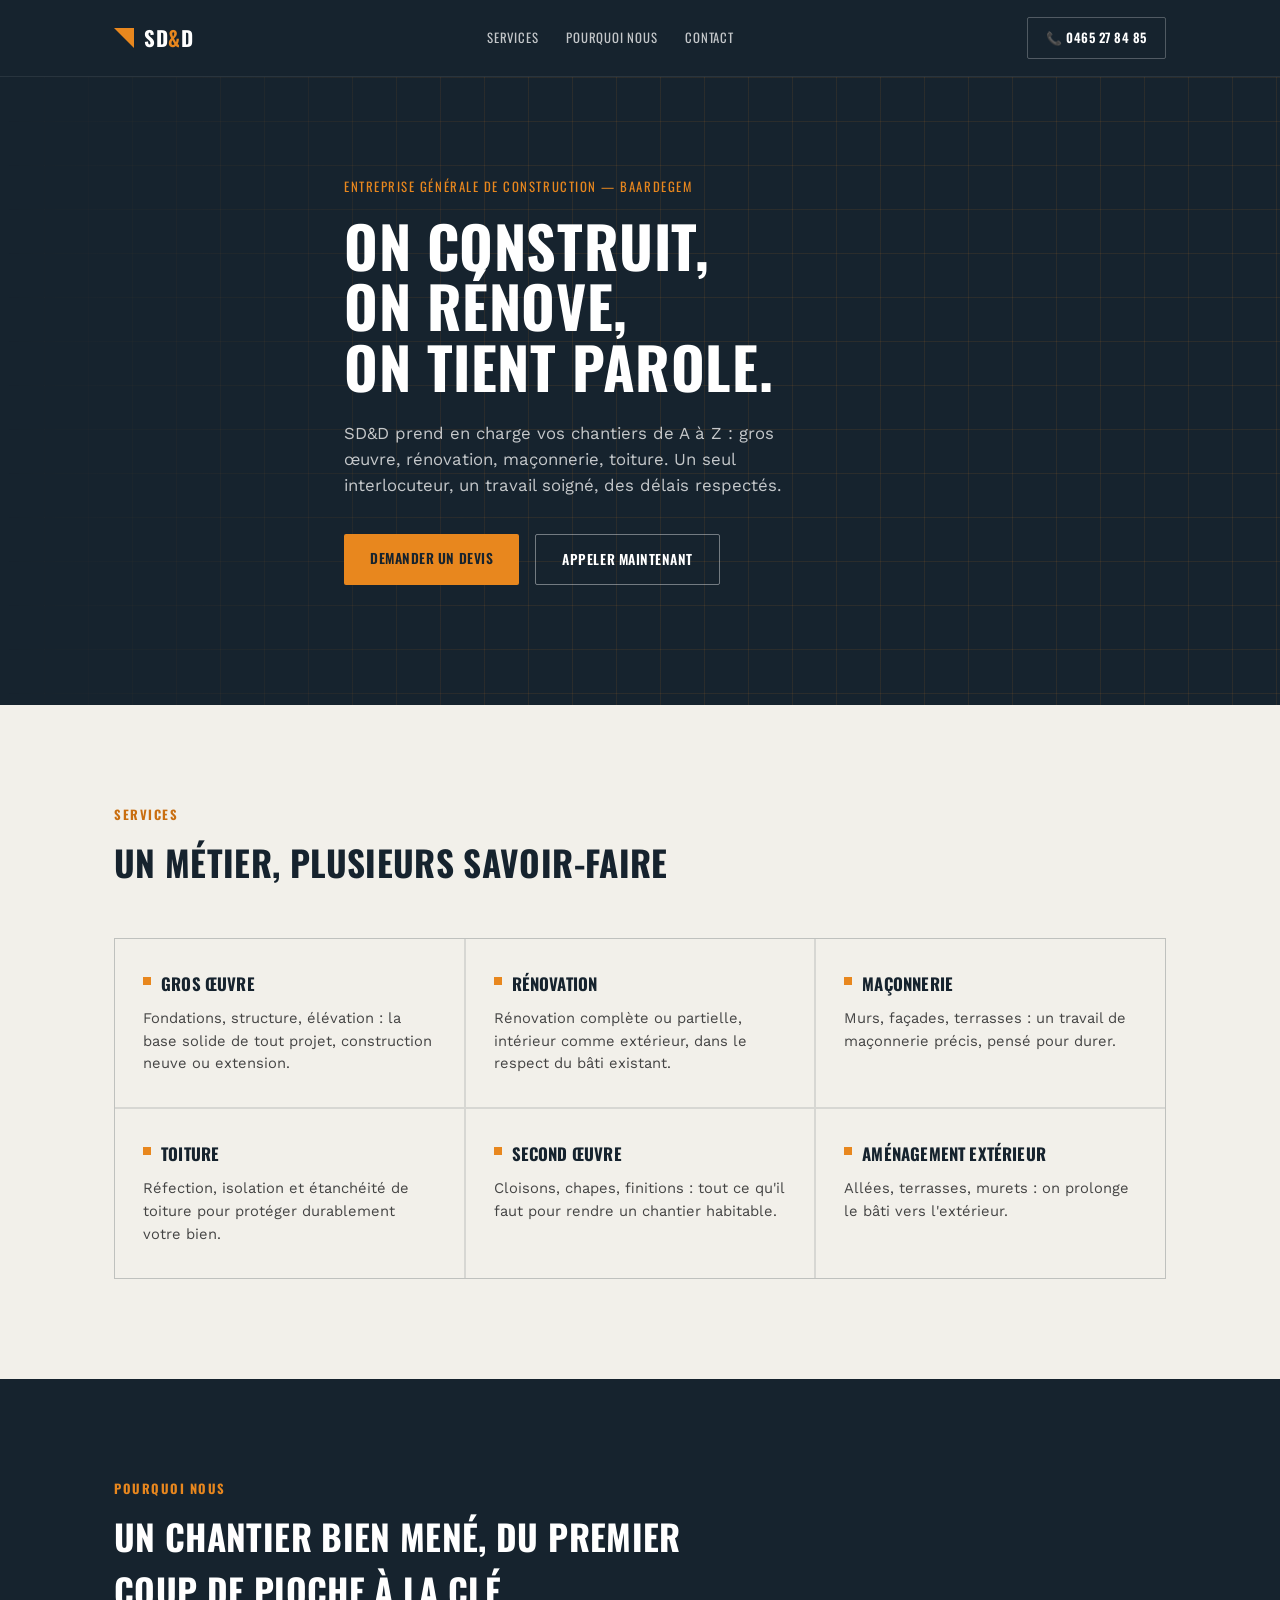
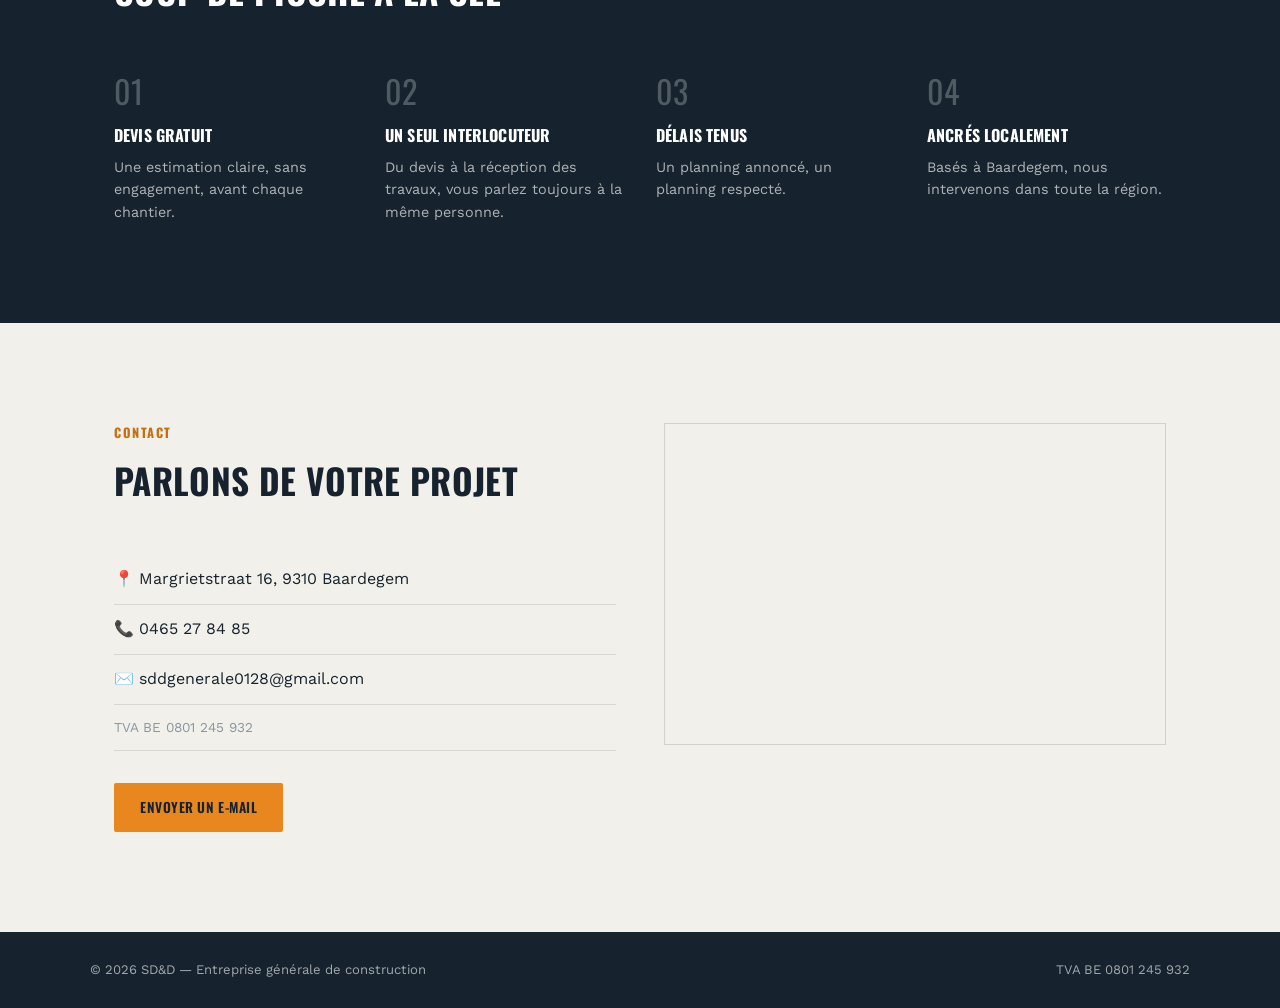
==== index (1).html @ cd0db915 "Add files via upload" ====
<!DOCTYPE html>
<html lang="fr">
<head>
<meta charset="UTF-8">
<meta name="viewport" content="width=device-width, initial-scale=1.0">
<title>SD&D — Entreprise générale de construction</title>
<meta name="description" content="SD&D, entreprise générale de construction à Baardegem : gros œuvre, rénovation, maçonnerie, toiture. Devis gratuit.">
<link rel="preconnect" href="https://fonts.googleapis.com">
<link href="https://fonts.googleapis.com/css2?family=Oswald:wght@500;600;700&family=Work+Sans:wght@400;500;600&display=swap" rel="stylesheet">
<link rel="stylesheet" href="style.css">
<link rel="canonical" href="https://sdandd.github.io/Sdd/">
<script type="application/ld+json">
{
  "@context": "https://schema.org",
  "@type": "GeneralContractor",
  "name": "SD&D",
  "description": "Entreprise générale de construction : gros œuvre, rénovation, maçonnerie, toiture.",
  "email": "sddgenerale0128@gmail.com",
  "telephone": "+32465278485",
  "vatID": "BE0801245932",
  "address": {
    "@type": "PostalAddress",
    "streetAddress": "Margrietstraat 16",
    "postalCode": "9310",
    "addressLocality": "Baardegem",
    "addressCountry": "BE"
  },
  "areaServed": "Baardegem, Alost, région",
  "url": "https://sdandd.github.io/Sdd/"
}
</script>
</head>
<body>

<header class="site-header">
  <div class="wrap header-inner">
    <a href="#top" class="logo">
      <span class="logo-mark" aria-hidden="true"></span>
      <span class="logo-text">SD<span class="amp">&amp;</span>D</span>
    </a>
    <nav class="main-nav">
      <a href="#services">Services</a>
      <a href="#atouts">Pourquoi nous</a>
      <a href="#contact">Contact</a>
    </nav>
    <a href="tel:0465278485" class="btn btn-call header-call">📞 0465 27 84 85</a>
  </div>
</header>

<main id="top">

  <section class="hero">
    <div class="wrap hero-inner">
      <p class="eyebrow">Entreprise générale de construction — Baardegem</p>
      <h1>On construit,<br>on rénove,<br>on tient parole.</h1>
      <p class="hero-text">SD&amp;D prend en charge vos chantiers de A à Z : gros œuvre, rénovation, maçonnerie, toiture. Un seul interlocuteur, un travail soigné, des délais respectés.</p>
      <div class="hero-actions">
        <a href="mailto:sddgenerale0128@gmail.com?subject=Demande%20de%20devis" class="btn btn-primary">Demander un devis</a>
        <a href="tel:0465278485" class="btn btn-ghost">Appeler maintenant</a>
      </div>
    </div>
    <div class="blueprint-grid" aria-hidden="true"></div>
  </section>

  <section id="services" class="services">
    <div class="wrap">
      <h2 class="section-title"><span class="tag">Services</span>Un métier, plusieurs savoir-faire</h2>
      <div class="service-grid">
        <article class="service-card">
          <h3>Gros œuvre</h3>
          <p>Fondations, structure, élévation : la base solide de tout projet, construction neuve ou extension.</p>
        </article>
        <article class="service-card">
          <h3>Rénovation</h3>
          <p>Rénovation complète ou partielle, intérieur comme extérieur, dans le respect du bâti existant.</p>
        </article>
        <article class="service-card">
          <h3>Maçonnerie</h3>
          <p>Murs, façades, terrasses : un travail de maçonnerie précis, pensé pour durer.</p>
        </article>
        <article class="service-card">
          <h3>Toiture</h3>
          <p>Réfection, isolation et étanchéité de toiture pour protéger durablement votre bien.</p>
        </article>
        <article class="service-card">
          <h3>Second œuvre</h3>
          <p>Cloisons, chapes, finitions : tout ce qu'il faut pour rendre un chantier habitable.</p>
        </article>
        <article class="service-card">
          <h3>Aménagement extérieur</h3>
          <p>Allées, terrasses, murets : on prolonge le bâti vers l'extérieur.</p>
        </article>
      </div>
    </div>
  </section>

  <section id="atouts" class="atouts">
    <div class="wrap atouts-inner">
      <h2 class="section-title light"><span class="tag tag-light">Pourquoi nous</span>Un chantier bien mené, du premier coup de pioche à la clé</h2>
      <div class="atouts-grid">
        <div class="atout"><span class="atout-num">01</span><h3>Devis gratuit</h3><p>Une estimation claire, sans engagement, avant chaque chantier.</p></div>
        <div class="atout"><span class="atout-num">02</span><h3>Un seul interlocuteur</h3><p>Du devis à la réception des travaux, vous parlez toujours à la même personne.</p></div>
        <div class="atout"><span class="atout-num">03</span><h3>Délais tenus</h3><p>Un planning annoncé, un planning respecté.</p></div>
        <div class="atout"><span class="atout-num">04</span><h3>Ancrés localement</h3><p>Basés à Baardegem, nous intervenons dans toute la région.</p></div>
      </div>
    </div>
  </section>

  <section id="contact" class="contact">
    <div class="wrap contact-inner">
      <div class="contact-info">
        <h2 class="section-title"><span class="tag">Contact</span>Parlons de votre projet</h2>
        <ul class="contact-list">
          <li>📍 Margrietstraat 16, 9310 Baardegem</li>
          <li>📞 <a href="tel:0465278485">0465 27 84 85</a></li>
          <li>✉️ <a href="mailto:sddgenerale0128@gmail.com">sddgenerale0128@gmail.com</a></li>
          <li class="tva">TVA BE 0801 245 932</li>
        </ul>
        <a href="mailto:sddgenerale0128@gmail.com?subject=Demande%20de%20devis" class="btn btn-primary">Envoyer un e-mail</a>
      </div>
      <div class="contact-map">
        <iframe
          title="Localisation SD&D, Margrietstraat 16, 9310 Baardegem"
          src="https://www.google.com/maps?q=Margrietstraat+16,+9310+Baardegem&output=embed"
          loading="lazy"
          referrerpolicy="no-referrer-when-downgrade">
        </iframe>
      </div>
    </div>
  </section>

</main>

<footer class="site-footer">
  <div class="wrap footer-inner">
    <span>© <span id="year"></span> SD&amp;D — Entreprise générale de construction</span>
    <span>TVA BE 0801 245 932</span>
  </div>
</footer>

<script>document.getElementById('year').textContent = new Date().getFullYear();</script>
</body>
</html>
---- style.css ----
:root{
  --navy: #16232E;
  --navy-2: #1F313F;
  --amber: #E8871E;
  --amber-dark: #C96E10;
  --steel: #8A96A1;
  --paper: #F2F0EA;
  --ink: #16232E;
  --white: #FFFFFF;
  --radius: 2px;
}

*{ box-sizing: border-box; }
html{ scroll-behavior: smooth; }
body{
  margin:0;
  font-family: 'Work Sans', sans-serif;
  color: var(--ink);
  background: var(--paper);
  line-height: 1.55;
}
h1,h2,h3{
  font-family: 'Oswald', sans-serif;
  text-transform: uppercase;
  letter-spacing: 0.01em;
  margin: 0;
}
a{ color: inherit; text-decoration: none; }
.wrap{ max-width: 1100px; margin: 0 auto; padding: 0 24px; }
:focus-visible{ outline: 3px solid var(--amber); outline-offset: 2px; }

/* Buttons */
.btn{
  display:inline-block;
  padding: 14px 26px;
  font-family: 'Oswald', sans-serif;
  font-weight: 600;
  text-transform: uppercase;
  letter-spacing: 0.04em;
  font-size: 0.85rem;
  border-radius: var(--radius);
  transition: transform 0.15s ease, background 0.15s ease;
}
.btn:hover{ transform: translateY(-2px); }
.btn-primary{ background: var(--amber); color: var(--navy); }
.btn-primary:hover{ background: var(--amber-dark); }
.btn-ghost{ background: transparent; color: var(--white); border: 1px solid rgba(255,255,255,0.4); }
.btn-ghost:hover{ border-color: var(--amber); color: var(--amber); }
.btn-call{ background: transparent; color: var(--white); border: 1px solid rgba(255,255,255,0.25); font-size: 0.8rem; padding: 10px 18px; white-space: nowrap; }
.btn-call:hover{ border-color: var(--amber); color: var(--amber); }

/* Header */
.site-header{
  background: var(--navy);
  position: sticky; top:0; z-index: 20;
  border-bottom: 1px solid rgba(255,255,255,0.08);
}
.header-inner{ display:flex; align-items:center; justify-content:space-between; height: 76px; gap: 24px; }
.logo{ display:flex; align-items:center; gap:10px; }
.logo-mark{
  width: 20px; height: 20px;
  background: var(--amber);
  clip-path: polygon(0 0, 100% 0, 100% 100%);
  display:inline-block;
}
.logo-text{ font-family:'Oswald',sans-serif; font-size:1.3rem; font-weight:700; color: var(--white); letter-spacing: 0.03em; }
.logo-text .amp{ color: var(--amber); }
.main-nav{ display:flex; gap: 28px; }
.main-nav a{
  color: rgba(255,255,255,0.75);
  font-family:'Oswald',sans-serif;
  font-size: 0.8rem;
  text-transform: uppercase;
  letter-spacing: 0.06em;
}
.main-nav a:hover{ color: var(--amber); }

/* Hero */
.hero{
  position: relative;
  background: var(--navy);
  color: var(--white);
  padding: 100px 0 120px;
  overflow: hidden;
}
.hero-inner{ position: relative; z-index: 2; max-width: 640px; }
.eyebrow{
  font-family:'Oswald',sans-serif;
  color: var(--amber);
  text-transform: uppercase;
  letter-spacing: 0.12em;
  font-size: 0.8rem;
  margin: 0 0 18px;
}
.hero h1{
  font-size: clamp(2.4rem, 5vw, 3.6rem);
  line-height: 1.05;
  color: var(--white);
  margin-bottom: 24px;
}
.hero-text{
  color: rgba(255,255,255,0.75);
  font-size: 1.05rem;
  max-width: 480px;
  margin-bottom: 36px;
}
.hero-actions{ display:flex; gap: 16px; flex-wrap: wrap; }

.blueprint-grid{
  position: absolute;
  inset: 0;
  z-index: 1;
  background-image:
    linear-gradient(rgba(232,135,30,0.10) 1px, transparent 1px),
    linear-gradient(90deg, rgba(232,135,30,0.10) 1px, transparent 1px);
  background-size: 44px 44px;
  mask-image: linear-gradient(to right, transparent 0%, black 40%, black 100%);
  -webkit-mask-image: linear-gradient(to right, transparent 0%, black 40%, black 100%);
}

/* Section titles */
.section-title{
  font-size: clamp(1.6rem, 3vw, 2.2rem);
  margin-bottom: 48px;
  max-width: 640px;
}
.section-title.light{ color: var(--white); }
.tag{
  display:block;
  font-family:'Oswald',sans-serif;
  color: var(--amber-dark);
  font-size: 0.8rem;
  letter-spacing: 0.12em;
  margin-bottom: 10px;
}
.tag-light{ color: var(--amber); }

/* Services */
.services{ padding: 100px 0; }
.service-grid{
  display:grid;
  grid-template-columns: repeat(3, 1fr);
  gap: 2px;
  background: rgba(22,35,46,0.12);
  border: 1px solid rgba(22,35,46,0.12);
}
.service-card{
  background: var(--paper);
  padding: 32px 28px;
  transition: background 0.15s ease;
}
.service-card:hover{ background: #E8E5DC; }
.service-card h3{
  font-size: 1.05rem;
  color: var(--navy);
  margin-bottom: 10px;
  position: relative;
  padding-left: 18px;
}
.service-card h3::before{
  content: "";
  position: absolute;
  left: 0; top: 6px;
  width: 8px; height: 8px;
  background: var(--amber);
}
.service-card p{ margin:0; color: #444; font-size: 0.92rem; }

/* Atouts */
.atouts{ background: var(--navy); color: var(--white); padding: 100px 0; }
.atouts-grid{ display:grid; grid-template-columns: repeat(4,1fr); gap: 32px; }
.atout-num{
  display:block;
  font-family:'Oswald',sans-serif;
  color: rgba(255,255,255,0.25);
  font-size: 2rem;
  margin-bottom: 8px;
}
.atout h3{ font-size: 1rem; color: var(--white); margin-bottom: 8px; }
.atout p{ margin:0; color: rgba(255,255,255,0.65); font-size: 0.9rem; }

/* Contact */
.contact{ padding: 100px 0; }
.contact-inner{ display:grid; grid-template-columns: 1fr 1fr; gap: 48px; align-items: start; }
.contact-list{ list-style:none; padding:0; margin: 0 0 32px; }
.contact-list li{
  padding: 12px 0;
  border-bottom: 1px solid rgba(22,35,46,0.12);
  font-size: 1rem;
}
.contact-list a:hover{ color: var(--amber-dark); }
.contact-list .tva{ color: var(--steel); font-size: 0.85rem; }
.contact-map{ border: 1px solid rgba(22,35,46,0.15); }
.contact-map iframe{ width: 100%; height: 100%; min-height: 320px; border: 0; display:block; }

/* Footer */
.site-footer{ background: var(--navy); color: rgba(255,255,255,0.6); }
.footer-inner{
  display:flex; justify-content:space-between; flex-wrap: wrap; gap: 8px;
  padding: 28px 0; font-size: 0.82rem;
}

/* Responsive */
@media (max-width: 860px){
  .main-nav{ display:none; }
  .service-grid{ grid-template-columns: 1fr 1fr; }
  .atouts-grid{ grid-template-columns: 1fr 1fr; }
  .contact-inner{ grid-template-columns: 1fr; }
}
@media (max-width: 560px){
  .service-grid{ grid-template-columns: 1fr; }
  .atouts-grid{ grid-template-columns: 1fr; }
  .hero{ padding: 70px 0 90px; }
  .header-call{ display:none; }
}

@media (prefers-reduced-motion: reduce){
  html{ scroll-behavior: auto; }
  .btn{ transition:none; }
}
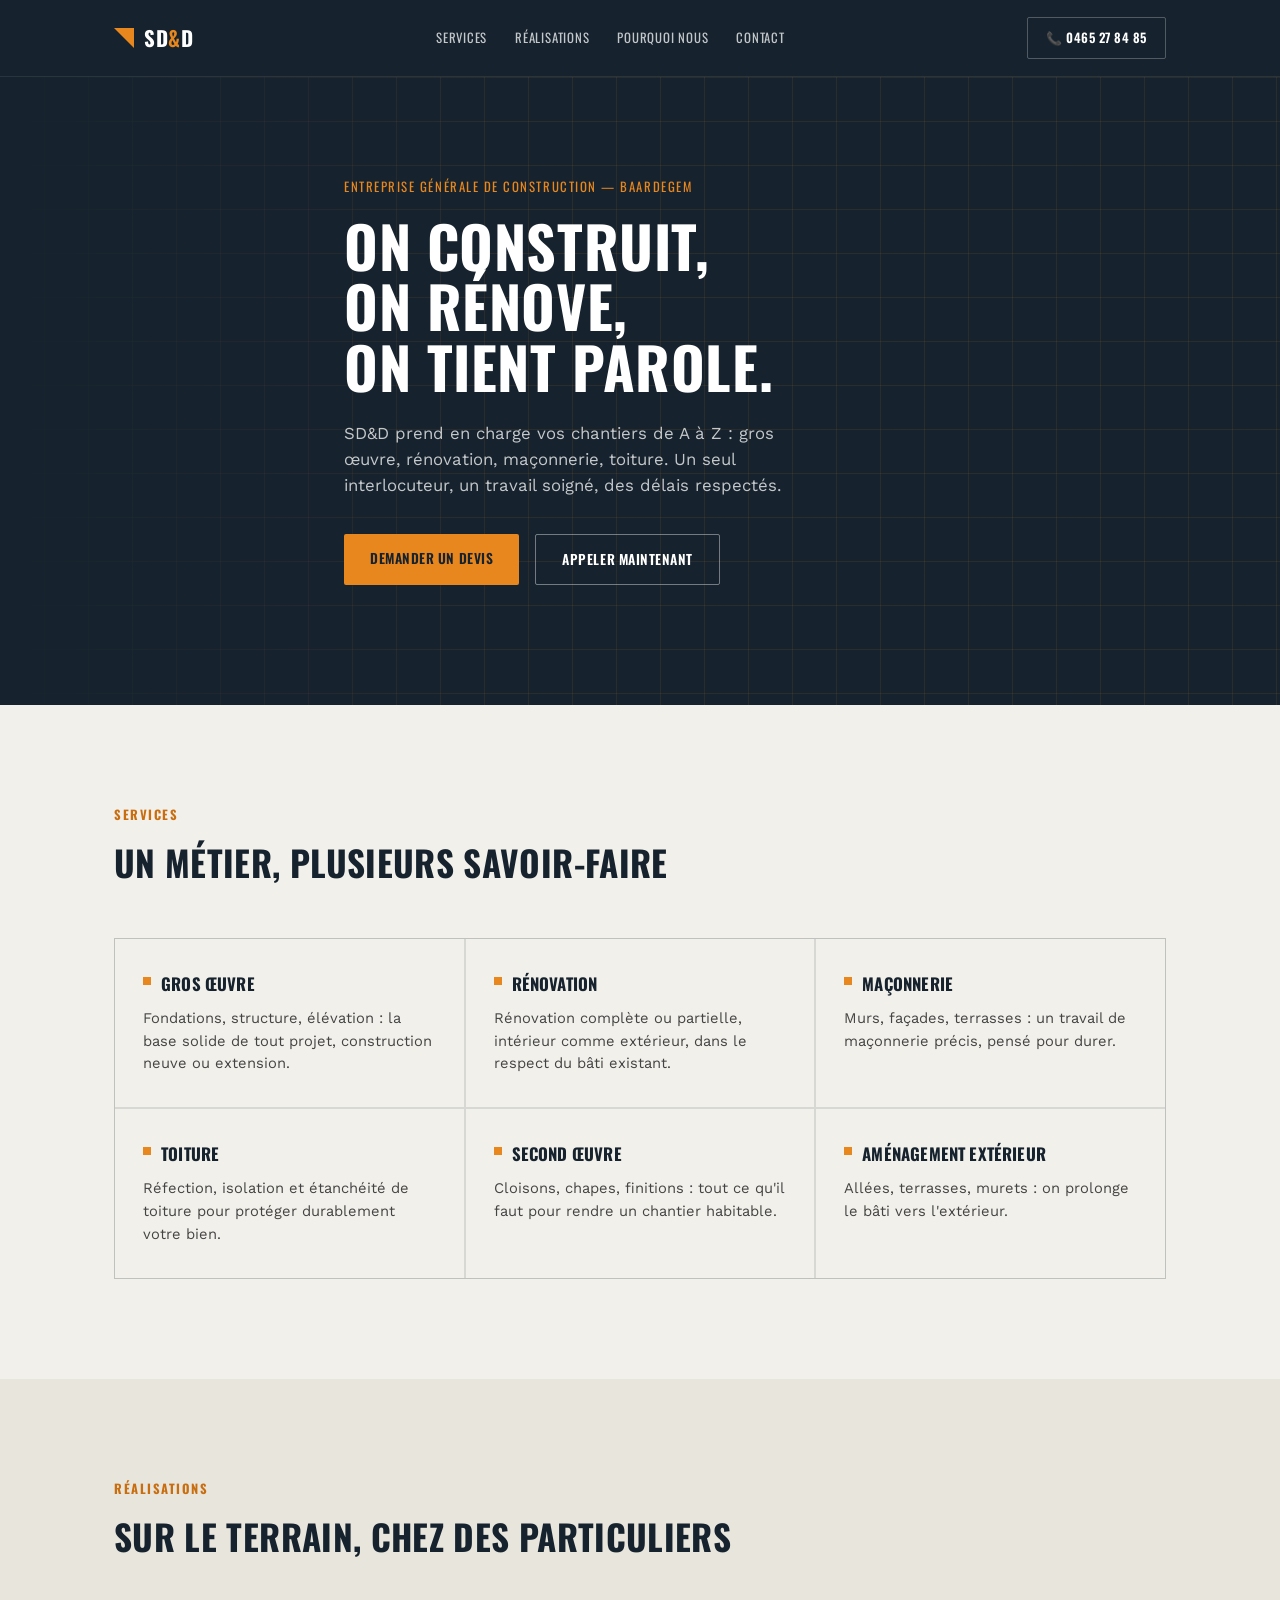
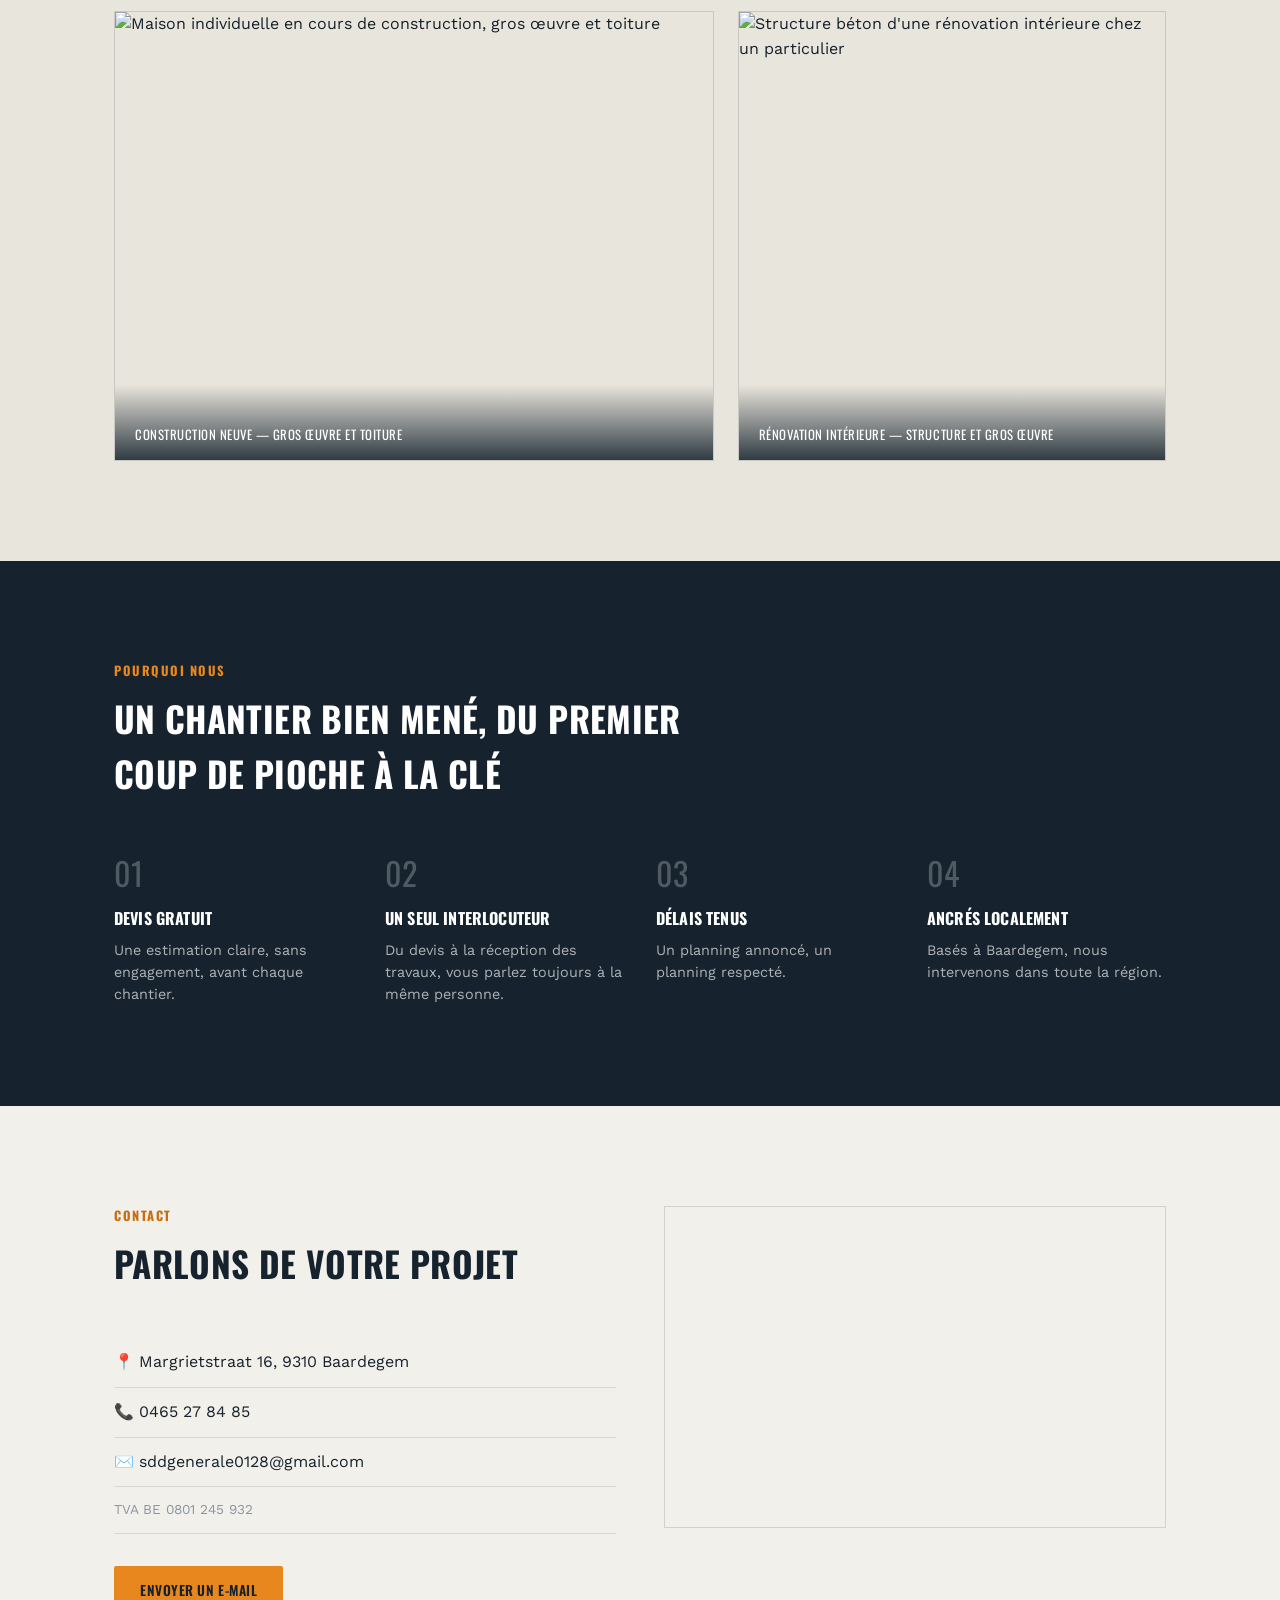
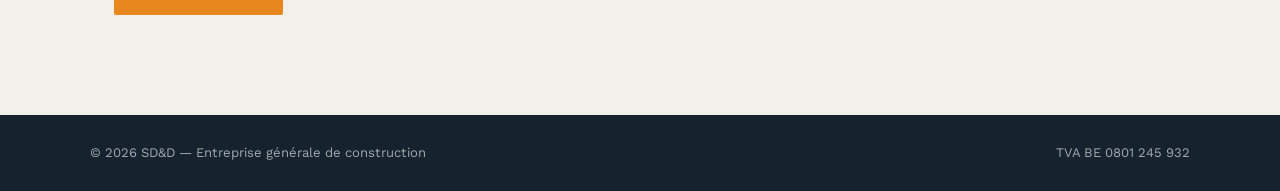
==== commit 4d29b21f: "Add files via upload" ====
--- a/index (1).html
+++ b/index (1).html
@@ -40,6 +40,7 @@
     </a>
     <nav class="main-nav">
       <a href="#services">Services</a>
+      <a href="#realisations">Réalisations</a>
       <a href="#atouts">Pourquoi nous</a>
       <a href="#contact">Contact</a>
     </nav>
@@ -94,6 +95,22 @@
     </div>
   </section>
 
+  <section id="realisations" class="realisations">
+    <div class="wrap">
+      <h2 class="section-title"><span class="tag">Réalisations</span>Sur le terrain, chez des particuliers</h2>
+      <div class="realisations-grid">
+        <figure class="realisation-card realisation-wide">
+          <img src="chantier-1.jpg" alt="Maison individuelle en cours de construction, gros œuvre et toiture" loading="lazy" width="1600" height="1000">
+          <figcaption>Construction neuve — gros œuvre et toiture</figcaption>
+        </figure>
+        <figure class="realisation-card">
+          <img src="chantier-2.jpg" alt="Structure béton d'une rénovation intérieure chez un particulier" loading="lazy" width="1600" height="1000">
+          <figcaption>Rénovation intérieure — structure et gros œuvre</figcaption>
+        </figure>
+      </div>
+    </div>
+  </section>
+
   <section id="atouts" class="atouts">
     <div class="wrap atouts-inner">
       <h2 class="section-title light"><span class="tag tag-light">Pourquoi nous</span>Un chantier bien mené, du premier coup de pioche à la clé</h2>
--- a/style.css
+++ b/style.css
@@ -166,6 +166,41 @@
 }
 .service-card p{ margin:0; color: #444; font-size: 0.92rem; }
 
+/* Réalisations */
+.realisations{ padding: 100px 0; background: #E8E5DC; }
+.realisations-grid{
+  display:grid;
+  grid-template-columns: 1.4fr 1fr;
+  gap: 24px;
+}
+.realisation-card{
+  position: relative;
+  margin: 0;
+  overflow: hidden;
+  border: 1px solid rgba(22,35,46,0.15);
+}
+.realisation-card img{
+  display:block;
+  width: 100%;
+  height: 100%;
+  object-fit: cover;
+  aspect-ratio: 4 / 3;
+  filter: grayscale(15%) contrast(1.03);
+  transition: transform 0.4s ease, filter 0.4s ease;
+}
+.realisation-card:hover img{ transform: scale(1.03); filter: grayscale(0%) contrast(1.03); }
+.realisation-card figcaption{
+  position: absolute;
+  left: 0; right: 0; bottom: 0;
+  background: linear-gradient(to top, rgba(22,35,46,0.88), transparent);
+  color: var(--white);
+  font-family: 'Oswald', sans-serif;
+  text-transform: uppercase;
+  letter-spacing: 0.04em;
+  font-size: 0.8rem;
+  padding: 40px 20px 16px;
+}
+
 /* Atouts */
 .atouts{ background: var(--navy); color: var(--white); padding: 100px 0; }
 .atouts-grid{ display:grid; grid-template-columns: repeat(4,1fr); gap: 32px; }
@@ -206,6 +241,7 @@
   .service-grid{ grid-template-columns: 1fr 1fr; }
   .atouts-grid{ grid-template-columns: 1fr 1fr; }
   .contact-inner{ grid-template-columns: 1fr; }
+  .realisations-grid{ grid-template-columns: 1fr; }
 }
 @media (max-width: 560px){
   .service-grid{ grid-template-columns: 1fr; }
